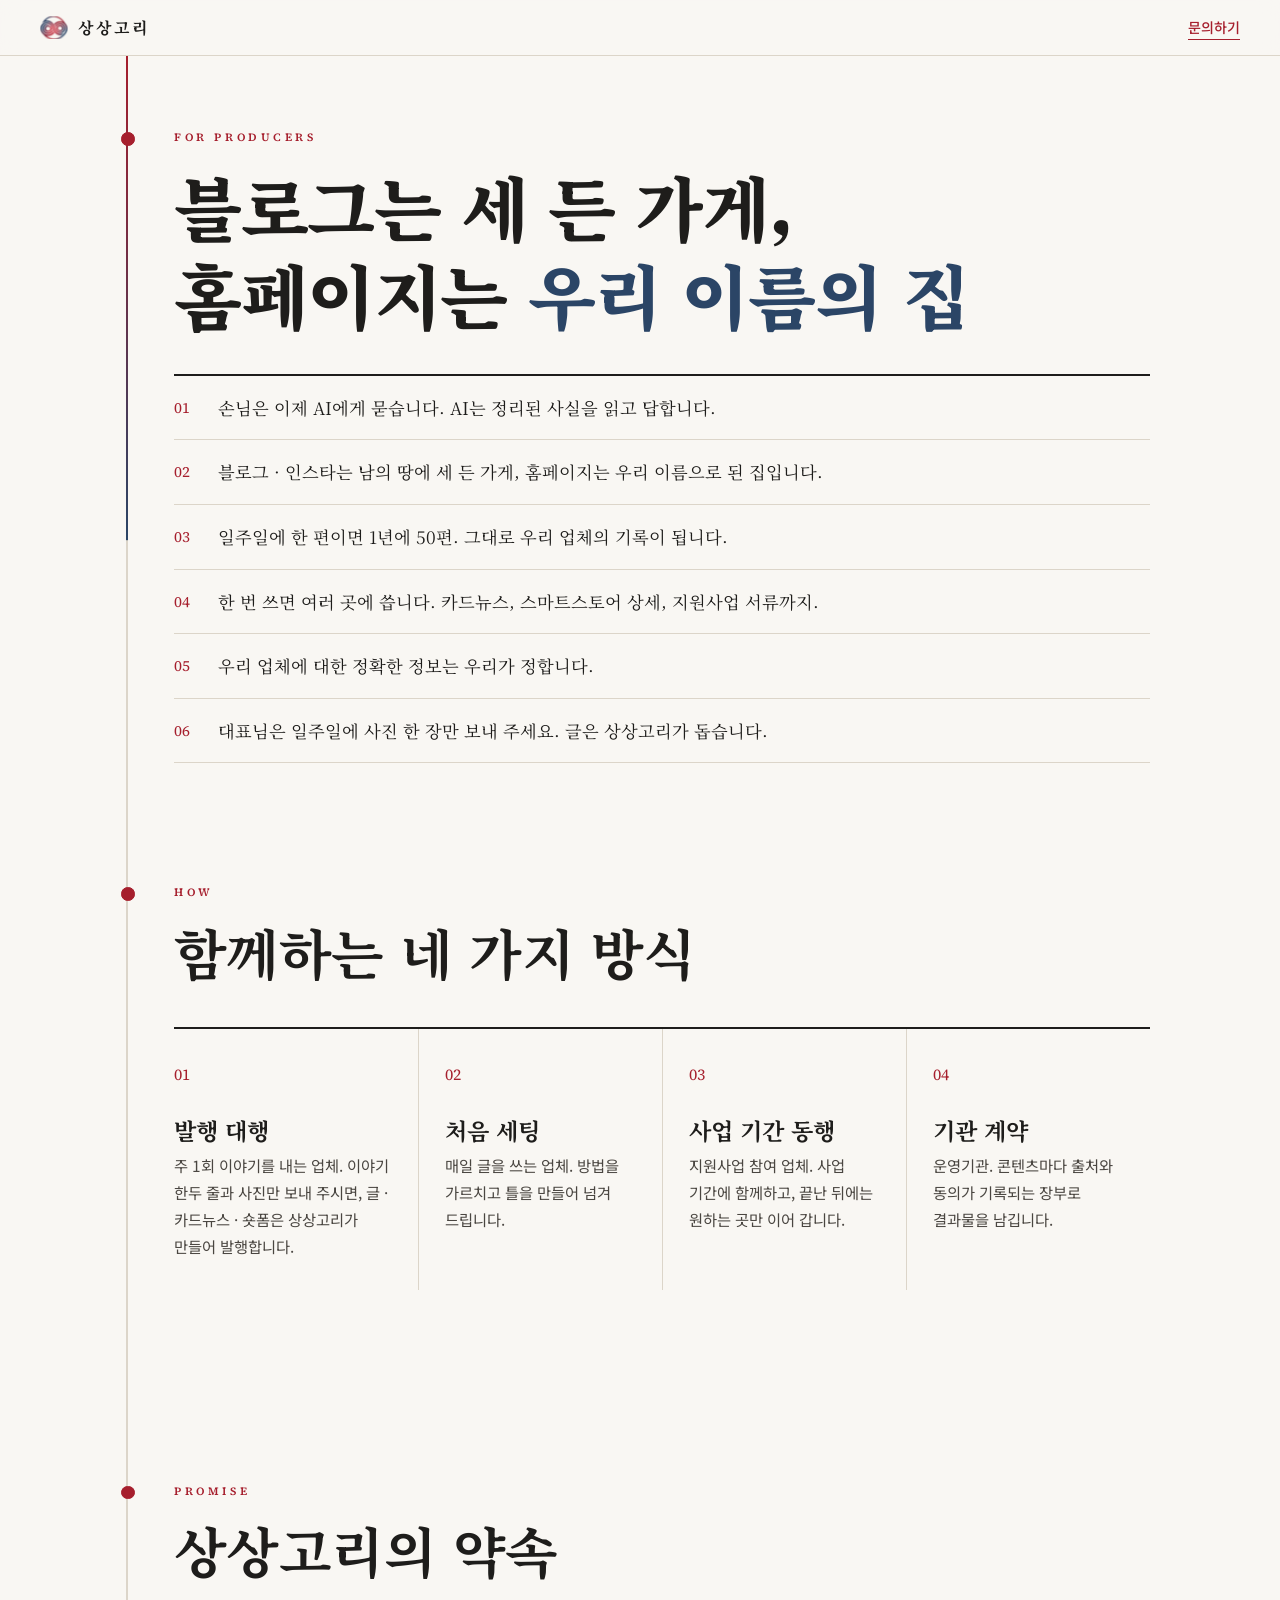
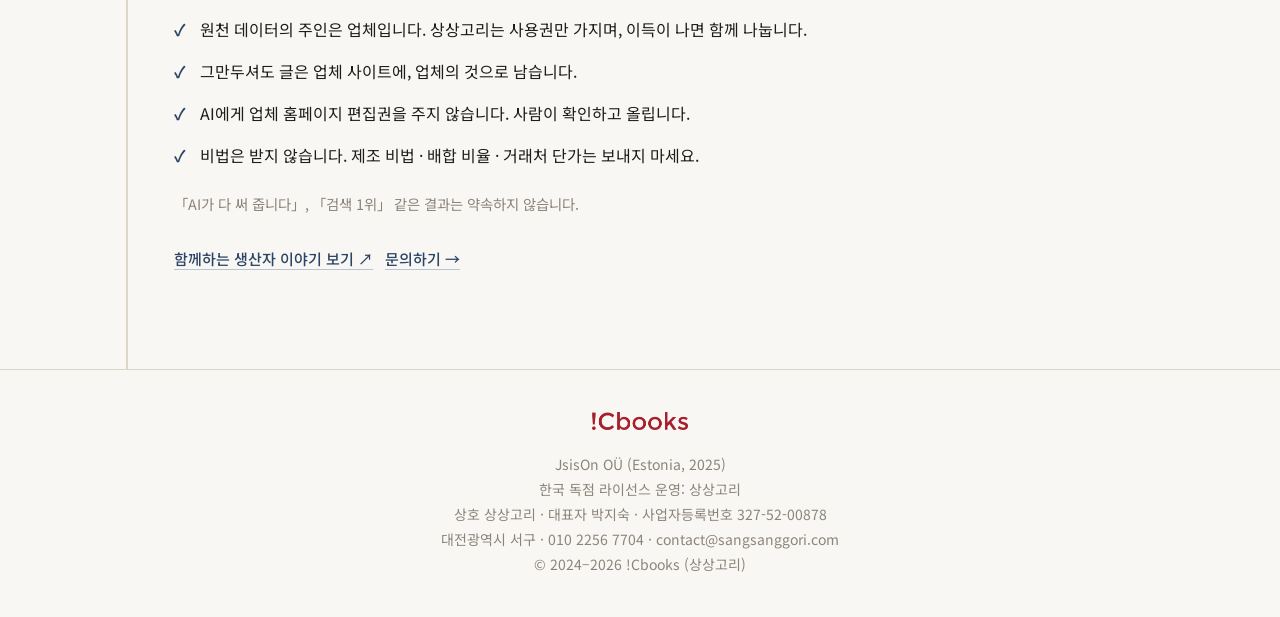
==== producers.html @ 0609559e "리뉴얼 시안을 첫 페이지로: 살아 있는 로고, 「나의 이름은」 세 얼굴, 생산자 페이지 분리, 관리 안내서 - 3D(hero.js) 제거, 실제 로고에 빨강·쪽빛이 번지는 방식 -" ====
<!DOCTYPE html>
<html lang="ko">
<head>
  <meta charset="utf-8">
  <meta name="viewport" content="width=device-width, initial-scale=1, viewport-fit=cover">
  <title>생산자와 함께하는 방식 — 상상고리</title>
  <meta name="description" content="상상고리가 생산자와 함께하는 방식 — 왜 홈페이지인가, 네 가지 방식, 약속.">
  <link rel="canonical" href="https://sangsanggori.com/producers.html">
  <meta name="theme-color" content="#f9f7f3">
  <link rel="icon" href="favicon.ico" sizes="any">
  <link rel="preconnect" href="https://fonts.googleapis.com">
  <link rel="preconnect" href="https://fonts.gstatic.com" crossorigin>
  <link rel="stylesheet" href="https://fonts.googleapis.com/css2?family=Noto+Sans+KR:wght@400;500;700&family=Noto+Serif+KR:wght@500;700;900&family=Source+Serif+4:ital,opsz,wght@0,8..60,400;0,8..60,600;1,8..60,400&display=swap">
  <link rel="stylesheet" href="style.css?v=20261124c">
</head>
<body>
  <nav class="top" aria-label="상단">
    <a class="top-brand" href="./" aria-label="상상고리 처음으로">
      <span class="livemark livemark-sm" aria-hidden="true"><i></i><i></i><i></i></span>
      <span>상상고리</span>
    </a>
    <div class="top-links"><a class="top-cta" href="./#contact">문의하기</a></div>
  </nav>

  <main>
    <div class="rail" aria-hidden="true"><div class="thread"><span></span></div></div>

    <section class="page-head on">
      <div class="wrap">
        <p class="caps kicker">For Producers</p>
        <h1>블로그는 세 든 가게,<br>홈페이지는 <span class="navy">우리 이름의 집</span></h1>
        <ol class="why">
          <li>손님은 이제 AI에게 묻습니다. AI는 정리된 사실을 읽고 답합니다.</li>
          <li>블로그 · 인스타는 남의 땅에 세 든 가게, 홈페이지는 우리 이름으로 된 집입니다.</li>
          <li>일주일에 한 편이면 1년에 50편. 그대로 우리 업체의 기록이 됩니다.</li>
          <li>한 번 쓰면 여러 곳에 씁니다. 카드뉴스, 스마트스토어 상세, 지원사업 서류까지.</li>
          <li>우리 업체에 대한 정확한 정보는 우리가 정합니다.</li>
          <li>대표님은 일주일에 사진 한 장만 보내 주세요. 글은 상상고리가 돕습니다.</li>
        </ol>
      </div>
    </section>

    <section>
      <div class="wrap">
        <p class="caps kicker">How</p>
        <h2>함께하는 네 가지 방식</h2>
        <ol class="does-list">
          <li><span class="no">01</span><h3>발행 대행</h3><p>주 1회 이야기를 내는 업체. 이야기 한두 줄과 사진만 보내 주시면, 글 · 카드뉴스 · 숏폼은 상상고리가 만들어 발행합니다.</p></li>
          <li><span class="no">02</span><h3>처음 세팅</h3><p>매일 글을 쓰는 업체. 방법을 가르치고 틀을 만들어 넘겨 드립니다.</p></li>
          <li><span class="no">03</span><h3>사업 기간 동행</h3><p>지원사업 참여 업체. 사업 기간에 함께하고, 끝난 뒤에는 원하는 곳만 이어 갑니다.</p></li>
          <li><span class="no">04</span><h3>기관 계약</h3><p>운영기관. 콘텐츠마다 출처와 동의가 기록되는 장부로 결과물을 남깁니다.</p></li>
        </ol>
      </div>
    </section>

    <section>
      <div class="wrap">
        <p class="caps kicker">Promise</p>
        <h2>상상고리의 약속</h2>
        <ul class="promise">
          <li>원천 데이터의 주인은 업체입니다. 상상고리는 사용권만 가지며, 이득이 나면 함께 나눕니다.</li>
          <li>그만두셔도 글은 업체 사이트에, 업체의 것으로 남습니다.</li>
          <li>AI에게 업체 홈페이지 편집권을 주지 않습니다. 사람이 확인하고 올립니다.</li>
          <li>비법은 받지 않습니다. 제조 비법 · 배합 비율 · 거래처 단가는 보내지 마세요.</li>
        </ul>
        <p class="no-promise">「AI가 다 써 줍니다」, 「검색 1위」 같은 결과는 약속하지 않습니다.</p>
        <p class="to-producers"><a href="https://batalstone.com/gorii/" rel="noopener">함께하는 생산자 이야기 보기 ↗</a> &nbsp; <a href="./#contact">문의하기 →</a></p>
      </div>
    </section>
  </main>

  <footer class="foot">
    <span class="wordmark" role="img" aria-label="!Cbooks"></span>
    <p>JsisOn OÜ (Estonia, 2025)<br>한국 독점 라이선스 운영: 상상고리<br>상호 상상고리 · 대표자 박지숙 · 사업자등록번호 327-52-00878<br>대전광역시 서구 · 010 2256 7704 · contact@sangsanggori.com<br>© 2024–2026 !Cbooks (상상고리)</p>
  </footer>
  <script src="app.js?v=20261124c" defer></script>
</body>
</html>
---- style.css ----
/* 상상고리 · !Cbooks — 책처럼: 여백, 가는 줄, 큰 명조. 색은 종이·먹·빨강, 쪽빛은 "잇다"에만. */
:root {
  --red: #a61f2d;
  --red-deep: #861522;
  --navy: #2b4566;
  --indigo: #1f3358;
  --ink: #1e1d1b;
  --ink-2: #4a4641;
  --muted: #8b847a;
  --paper: #f9f7f3;
  --line: #dcd5c9;
  --serif-ko: "Noto Serif KR", "Nanum Myeongjo", AppleMyungjo, Batang, serif;
  --serif-en: "Source Serif 4", Georgia, serif;
  --sans: "Noto Sans KR", "Apple SD Gothic Neo", "Malgun Gothic", system-ui, sans-serif;
  --bar: 56px;
  --max: 1100px;
  --pad-l: 48px;   /* room for the thread on the left */
  --pad-r: 22px;
  --thread-x: 20px;
}
@media (min-width: 900px) { :root { --pad-l: 84px; --pad-r: 40px; --thread-x: 36px; } }

* { box-sizing: border-box; margin: 0; padding: 0; }
html { scroll-behavior: smooth; scroll-padding-top: var(--bar); -webkit-text-size-adjust: 100%; }
@media (prefers-reduced-motion: reduce) { html { scroll-behavior: auto; } }
body {
  background: var(--paper); color: var(--ink);
  font-family: var(--sans); font-size: 16px; line-height: 1.75;
  -webkit-font-smoothing: antialiased; word-break: keep-all; overflow-wrap: anywhere;
}
a { color: inherit; text-decoration: none; }
img { display: block; max-width: 100%; }
.red { color: var(--red); }
.navy { color: var(--navy); }
.wrap { max-width: var(--max); margin: 0 auto; padding: 0 var(--pad-r) 0 var(--pad-l); position: relative; }
.caps { font-family: var(--serif-en); font-weight: 600; font-size: 0.7rem; letter-spacing: 0.32em; text-transform: uppercase; }
.kicker { color: var(--red); margin-bottom: 14px; }
h2 { font-family: var(--serif-ko); font-weight: 700; font-size: clamp(2rem, 7.4vw, 3.4rem); line-height: 1.28; letter-spacing: -0.01em; }
h3 { font-family: var(--serif-ko); font-weight: 700; }
.lede { margin-top: 16px; max-width: 34rem; color: var(--ink-2); font-size: 1.04rem; }
.badge { display: inline-block; font-size: 0.74rem; font-weight: 700; padding: 3px 10px; border-radius: 2px; background: var(--red); color: #fff; }
.badge-line { background: none; color: var(--red); border: 1px solid var(--red); }

/* ---------- The living mark: the real logo, with 빨강 and 쪽빛 drifting inside it like ink ---------- */
@property --sweep { syntax: "<angle>"; inherits: false; initial-value: 360deg; }
.livemark {
  display: block; position: relative; overflow: hidden; aspect-ratio: 450 / 383;
  background: var(--red);
  -webkit-mask-image: url(assets/logo_sym.png), conic-gradient(from -90deg, #000 var(--sweep, 360deg), transparent 0);
          mask-image: url(assets/logo_sym.png), conic-gradient(from -90deg, #000 var(--sweep, 360deg), transparent 0);
  -webkit-mask-size: contain, 100% 100%;  mask-size: contain, 100% 100%;
  -webkit-mask-repeat: no-repeat;         mask-repeat: no-repeat;
  -webkit-mask-position: center;          mask-position: center;
  -webkit-mask-composite: source-in;      mask-composite: intersect;
}
.livemark i { position: absolute; width: 120%; aspect-ratio: 1; border-radius: 50%; will-change: transform; }
.livemark i:nth-child(1) { left: -55%; top: -45%; background: radial-gradient(closest-side, var(--indigo) 0 40%, transparent 100%); animation: ink-a 16s ease-in-out infinite alternate; }
.livemark i:nth-child(2) { right: -60%; bottom: -55%; background: radial-gradient(closest-side, var(--navy) 0 35%, transparent 100%); animation: ink-b 21s ease-in-out infinite alternate; }
.livemark i:nth-child(3) { left: 10%; top: 20%; width: 70%; background: radial-gradient(closest-side, #c5283a 0 30%, transparent 100%); animation: ink-c 13s ease-in-out infinite alternate; }
@keyframes ink-a { to { transform: translate(75%, 55%); } }
@keyframes ink-b { to { transform: translate(-80%, -50%); } }
@keyframes ink-c { to { transform: translate(35%, -30%) scale(1.3); } }
.hero-mark { animation: draw 2.4s cubic-bezier(.65, 0, .2, 1) .2s both; }
@keyframes draw { from { --sweep: 0deg; } to { --sweep: 360deg; } }
@media (prefers-reduced-motion: reduce) { .livemark i, .hero-mark { animation: none; } }

.wordmark { display: inline-block; width: 96px; aspect-ratio: 742 / 141; background: var(--red);
  -webkit-mask: url(assets/logo_word.png) center / contain no-repeat; mask: url(assets/logo_word.png) center / contain no-repeat; }

/* ---------- Top ---------- */
.top {
  position: sticky; top: 0; z-index: 30; height: var(--bar);
  display: flex; align-items: center; gap: 16px; padding: 0 var(--pad-r);
  background: rgba(249, 247, 243, .9); -webkit-backdrop-filter: blur(10px); backdrop-filter: blur(10px);
  border-bottom: 1px solid var(--line);
}
.top-brand { display: flex; align-items: center; gap: 10px; font-family: var(--serif-ko); font-weight: 700; letter-spacing: 0.18em; }
.livemark-sm { width: 28px; }
.top-links { margin-left: auto; display: flex; gap: 20px; align-items: center; font-size: 0.88rem; color: var(--ink-2); }
.top-cta { color: var(--red); font-weight: 500; border-bottom: 1.5px solid var(--red); }
@media (max-width: 420px) { .top-links a:not(.top-cta) { display: none; } }

/* ---------- 1. Hero ---------- */
.hero { min-height: calc(100svh - var(--bar)); display: grid; align-items: center; padding: 40px var(--pad-r) 56px; }
.hero-in { max-width: var(--max); width: 100%; margin: 0 auto; position: relative; }
.hero .caps { color: var(--ink-2); }
.hero-mark { width: clamp(84px, 24vw, 132px); margin: 26px 0 18px; }
.hero h1 { font-family: var(--serif-ko); font-weight: 900; font-size: clamp(5rem, 27vw, 13rem); line-height: 0.98; letter-spacing: -0.03em; }
.hero h1 .dot { color: var(--ink); }
.hero-en { font-family: var(--serif-en); font-size: clamp(1.3rem, 5vw, 2rem); margin-top: 14px; }
.hero-lede { margin-top: 22px; font-size: clamp(1.02rem, 4.2vw, 1.25rem); line-height: 1.8; }
.hero-sign { margin-top: 30px; display: flex; align-items: center; gap: 12px; font-size: 0.8rem; color: var(--muted); }
@media (min-width: 900px) {
  .hero { padding: 40px var(--pad-r) 64px var(--pad-l); }
  .hero-mark { position: absolute; right: 0; top: 50%; transform: translateY(-50%); width: min(30vw, 380px); margin: 0; }
  .hero h1 { margin-top: 30px; font-size: clamp(7rem, 14vw, 11.5rem); }
  .hero-in > :not(.hero-mark) { max-width: 66%; }
}

/* ---------- The thread: one line that runs down the page and fills as you read ---------- */
main { position: relative; }
.rail { position: absolute; inset: 0; max-width: var(--max); margin: 0 auto; pointer-events: none; z-index: 2; }
.thread { position: absolute; left: var(--thread-x); top: 0; bottom: 0; width: 1.5px; background: var(--line); }
.thread span { display: block; width: 100%; height: 100%; transform-origin: top; transform: scaleY(var(--p, 0)); background: linear-gradient(var(--red), var(--navy)); }
section > .wrap::before {
  content: ""; position: absolute; z-index: 3; left: calc(var(--thread-x) - 5px); top: 4px;
  width: 11.5px; height: 11.5px; border-radius: 50%; border: 1.5px solid var(--line); background: var(--paper);
  transition: background .5s ease, border-color .5s ease;
}
section.on > .wrap::before { background: var(--red); border-color: var(--red); }

section { padding: 96px 0; }
.reveal { opacity: 0; transform: translateY(14px); transition: opacity .7s ease, transform .7s ease; }
.on .reveal, .reveal.on { opacity: 1; transform: none; }
@media (prefers-reduced-motion: reduce) { .reveal { opacity: 1; transform: none; transition: none; } }

/* ---------- 2. 나의 이름은 ---------- */
.names { padding-bottom: 72px; }
.faces {
  list-style: none; margin-top: 36px; display: flex; gap: 12px; overflow-x: auto;
  scroll-snap-type: x mandatory; -webkit-overflow-scrolling: touch; scrollbar-width: none;
  padding: 0 var(--pad-r) 4px var(--pad-l); scroll-padding-left: var(--pad-l);
}
.faces::-webkit-scrollbar { display: none; }
.faces li { flex: 0 0 68%; scroll-snap-align: start; }
.faces a { display: block; position: relative; aspect-ratio: 9 / 14; overflow: hidden; background: #2a2622; }
.faces img { width: 100%; height: 100%; object-fit: cover; object-position: center 25%; transition: transform .8s ease; }
.faces a:hover img { transform: scale(1.04); }
.face-name { position: absolute; left: 0; right: 0; bottom: 0; padding: 70px 18px 18px; color: #fff; background: linear-gradient(transparent, rgba(0, 0, 0, .78)); }
.face-name b { display: block; font-family: var(--serif-ko); font-weight: 700; font-size: clamp(1.7rem, 7vw, 2.4rem); letter-spacing: 0.08em; line-height: 1.2; }
.face-name small { font-size: 0.8rem; opacity: .85; }
.play { position: absolute; right: 14px; top: 14px; width: 40px; height: 40px; border-radius: 50%; border: 1.5px solid rgba(255, 255, 255, .85); }
.play::after { content: ""; position: absolute; left: 15px; top: 11px; border-left: 12px solid #fff; border-top: 8px solid transparent; border-bottom: 8px solid transparent; }
@media (min-width: 760px) {
  .faces { max-width: var(--max); margin: 44px auto 0; display: grid; grid-template-columns: repeat(3, 1fr); gap: 16px; overflow: visible; }
}

/* ---------- 3. 하는 일 ---------- */
.does-list { list-style: none; margin-top: 40px; border-top: 2px solid var(--ink); }
.does-list li { display: grid; grid-template-columns: 44px 1fr; column-gap: 6px; padding: 22px 0; border-bottom: 1px solid var(--line); }
.does-list .no { grid-row: span 2; font-family: var(--serif-en); color: var(--red); padding-top: 5px; }
.does-list h3 { font-size: 1.45rem; }
.does-list p { color: var(--ink-2); font-size: 0.96rem; margin-top: 2px; }
@media (min-width: 900px) {
  .does-list { display: grid; grid-template-columns: repeat(4, 1fr); }
  .does-list li { display: block; padding: 26px 26px 30px 0; border-bottom: 0; }
  .does-list li + li { padding-left: 26px; border-left: 1px solid var(--line); }
  .does-list .no { display: block; margin-bottom: 22px; }
}
.maksabal { margin-top: 72px; }
.maksabal .q { font-family: var(--serif-ko); font-weight: 900; color: var(--red); font-size: clamp(2.6rem, 11vw, 5.2rem); line-height: 1.15; letter-spacing: -0.02em; }
.maksabal footer { margin-top: 20px; max-width: 34rem; color: var(--ink-2); font-size: 0.98rem; }
.maksabal footer b { color: var(--ink); font-family: var(--serif-ko); }
@media (min-width: 900px) { .maksabal .q br { display: none; } }

/* ---------- 4. Proof (the only dark band) ---------- */
.proof { background: var(--ink); color: var(--paper); padding: 72px 0; }
.proof > .wrap::before { background: var(--ink); border-color: #5a554e; }
.nums { display: grid; grid-template-columns: 1fr 1fr; gap: 34px 16px; }
.nums dt { font-family: var(--serif-en); font-weight: 600; font-size: clamp(2.6rem, 11vw, 4.2rem); line-height: 1; color: #fff; }
.nums dt small { font-family: var(--sans); font-size: 0.9rem; font-weight: 500; color: #e9a8af; margin-left: 4px; }
.nums .arw { font-size: 0.6em; color: #e9a8af; margin: 0 4px; }
.nums dd { margin-top: 10px; font-size: 0.84rem; color: #bdb6ab; line-height: 1.55; }
@media (min-width: 760px) { .nums { grid-template-columns: repeat(4, 1fr); } }
.proof-badge { margin-top: 40px; font-size: 0.84rem; color: #bdb6ab; }
.proof-badge .badge { margin-right: 8px; }
.partners { margin-top: 22px; padding-top: 22px; border-top: 1px solid rgba(255, 255, 255, .16); font-family: var(--serif-ko); font-size: clamp(1rem, 4vw, 1.2rem); line-height: 2; color: #ece6da; }

/* ---------- Work index ---------- */
.index { list-style: none; margin-top: 36px; border-top: 2px solid var(--ink); }
.index li { display: grid; grid-template-columns: 1fr auto; gap: 4px 16px; padding: 20px 0; border-bottom: 1px solid var(--line); align-items: start; }
.index .yr { grid-column: 1 / -1; font-family: var(--serif-en); font-weight: 600; color: var(--red); font-size: 0.92rem; }
.index h3 { font-size: 1.12rem; line-height: 1.45; }
.index p { color: var(--ink-2); font-size: 0.92rem; margin-top: 2px; }
.index .new { font-style: normal; font-family: var(--sans); font-size: 0.68rem; font-weight: 700; color: var(--red); border: 1px solid var(--red); padding: 0 6px; margin-left: 6px; vertical-align: 2px; }
.index .go { font-size: 0.86rem; font-weight: 500; color: var(--red); white-space: nowrap; padding-top: 2px; }
@media (min-width: 760px) {
  .index li { grid-template-columns: 120px 1fr auto; gap: 0 20px; padding: 22px 0; }
  .index .yr { grid-column: auto; font-size: 1.05rem; padding-top: 2px; }
  .index h3 { font-size: 1.22rem; }
}
.beyond { margin-top: 44px; display: flex; flex-wrap: wrap; gap: 6px 22px; align-items: baseline; font-size: 0.92rem; color: var(--ink-2); }
.beyond b { flex: 1 1 100%; font-family: var(--serif-ko); font-size: 1.3rem; color: var(--navy); margin-bottom: 4px; }
.beyond a { color: var(--navy); border-bottom: 1px solid #b9c4d3; }

/* ---------- 5. Founder ---------- */
.founder h2 { letter-spacing: 0.1em; }
.founder h2 small, .card h2 small { font-family: var(--sans); font-size: 0.42em; font-weight: 500; color: var(--muted); letter-spacing: 0.04em; margin-left: 8px; }
.founder-lede { margin-top: 18px; font-family: var(--serif-ko); font-size: clamp(1.15rem, 4.8vw, 1.5rem); line-height: 1.75; }
.cv { margin-top: 34px; border-top: 2px solid var(--ink); }
.cv > div { display: grid; gap: 2px; padding: 15px 0; border-bottom: 1px solid var(--line); }
.cv dt { font-family: var(--serif-ko); font-weight: 700; }
.cv dd { color: var(--ink-2); font-size: 0.94rem; }
@media (min-width: 760px) { .cv > div { grid-template-columns: 140px 1fr; gap: 16px; } }
@media (min-width: 1000px) { .founder-in { display: grid; grid-template-columns: 1fr 1.2fr; gap: 64px; } .cv { margin-top: 30px; } }

/* ---------- 6. Contact — the one card on the page, as on the business card ---------- */
.contact { padding-bottom: 80px; }
.card { background: #fff; border-left: 6px solid var(--red); padding: 28px 24px; box-shadow: 0 30px 70px -44px rgba(30, 29, 27, .5); }
.card-top { display: flex; justify-content: space-between; align-items: center; gap: 12px; padding-bottom: 14px; border-bottom: 2px solid var(--ink); }
.card-top em { font-family: var(--serif-en); color: var(--muted); font-size: 0.88rem; }
.card h2 { margin-top: 26px; font-size: clamp(2.2rem, 10vw, 3.1rem); letter-spacing: 0.12em; }
.card-info { display: grid; gap: 11px; margin: 22px 0 26px; padding-top: 22px; border-top: 1px solid var(--line); }
.card-info > div { display: grid; grid-template-columns: 62px 1fr; align-items: baseline; }
.card-info dt { font-family: var(--serif-en); font-size: 0.68rem; letter-spacing: 0.2em; color: var(--muted); }
.card-info dd { font-size: clamp(1rem, 4.2vw, 1.2rem); font-weight: 500; }
.card-info a:hover { color: var(--red); }
.card-foot { display: flex; flex-wrap: wrap; gap: 20px; justify-content: space-between; align-items: flex-end; }
.card-actions { display: flex; flex-wrap: wrap; gap: 10px; flex: 1 1 260px; }
.btn { display: inline-flex; align-items: center; justify-content: center; min-height: 50px; padding: 0 22px; border: 1.5px solid transparent; border-radius: 2px; font-weight: 500; flex: 1 1 120px; transition: background .2s, color .2s; }
.btn:focus-visible, a:focus-visible { outline: 2px solid var(--navy); outline-offset: 3px; }
.btn-red { background: var(--red); color: #fff; } .btn-red:hover { background: var(--red-deep); }
.btn-navy { background: var(--navy); color: #fff; } .btn-navy:hover { background: var(--indigo); }
.btn-line { border-color: var(--ink); } .btn-line:hover { background: var(--ink); color: var(--paper); }
.card-qr { display: flex; gap: 14px; }
.card-qr a { display: grid; justify-items: center; gap: 4px; font-size: 0.72rem; color: var(--ink-2); }
.card-qr img { width: 84px; height: 84px; border: 1px solid var(--line); padding: 3px; background: #fff; }
@media (min-width: 760px) { .card { padding: 44px 52px; } .btn { flex: 0 0 auto; } }
.to-producers { margin-top: 30px; font-size: 0.94rem; color: var(--ink-2); }
.to-producers a { color: var(--navy); font-weight: 500; border-bottom: 1px solid #b9c4d3; }

/* ---------- Footer ---------- */
.foot { border-top: 1px solid var(--line); padding: 40px 22px calc(40px + env(safe-area-inset-bottom)); text-align: center; }
.foot p { margin-top: 14px; font-size: 14px; color: var(--muted); line-height: 1.8; }

/* ---------- Producers page ---------- */
.page-head { padding: 72px 0 24px; }
.page-head h1 { font-family: var(--serif-ko); font-weight: 900; font-size: clamp(2.3rem, 9.5vw, 4.4rem); line-height: 1.25; letter-spacing: -0.02em; }
.why { list-style: none; counter-reset: why; margin-top: 36px; border-top: 2px solid var(--ink); }
.why li { counter-increment: why; display: grid; grid-template-columns: 44px 1fr; padding: 18px 0; border-bottom: 1px solid var(--line); font-family: var(--serif-ko); font-size: 1.08rem; line-height: 1.6; }
.why li::before { content: counter(why, decimal-leading-zero); font-family: var(--serif-en); color: var(--red); font-size: 0.95rem; padding-top: 2px; }
.promise { list-style: none; margin-top: 30px; display: grid; gap: 14px; }
.promise li { padding-left: 26px; position: relative; }
.promise li::before { content: "✓"; position: absolute; left: 0; color: var(--navy); font-weight: 700; }
.no-promise { margin-top: 22px; color: var(--muted); font-size: 0.9rem; }

/* ---------- In-page video player ---------- */
.player { border: 0; padding: 0; background: transparent; max-width: none; max-height: none; overflow: visible; margin: auto; }
.player::backdrop { background: rgba(20, 18, 16, .88); }
.player-frame { width: min(92vw, 960px); aspect-ratio: 16 / 9; background: #000; }
.player.is-short .player-frame { width: min(92vw, calc(86svh * 9 / 16), 420px); aspect-ratio: 9 / 16; }
.player-frame iframe, .player-frame video { width: 100%; height: 100%; border: 0; display: block; background: #000; }
.player-close { position: absolute; top: -46px; right: 0; width: 40px; height: 40px; border: 0; border-radius: 50%; background: #fff; color: var(--ink); font-size: 1rem; cursor: pointer; }
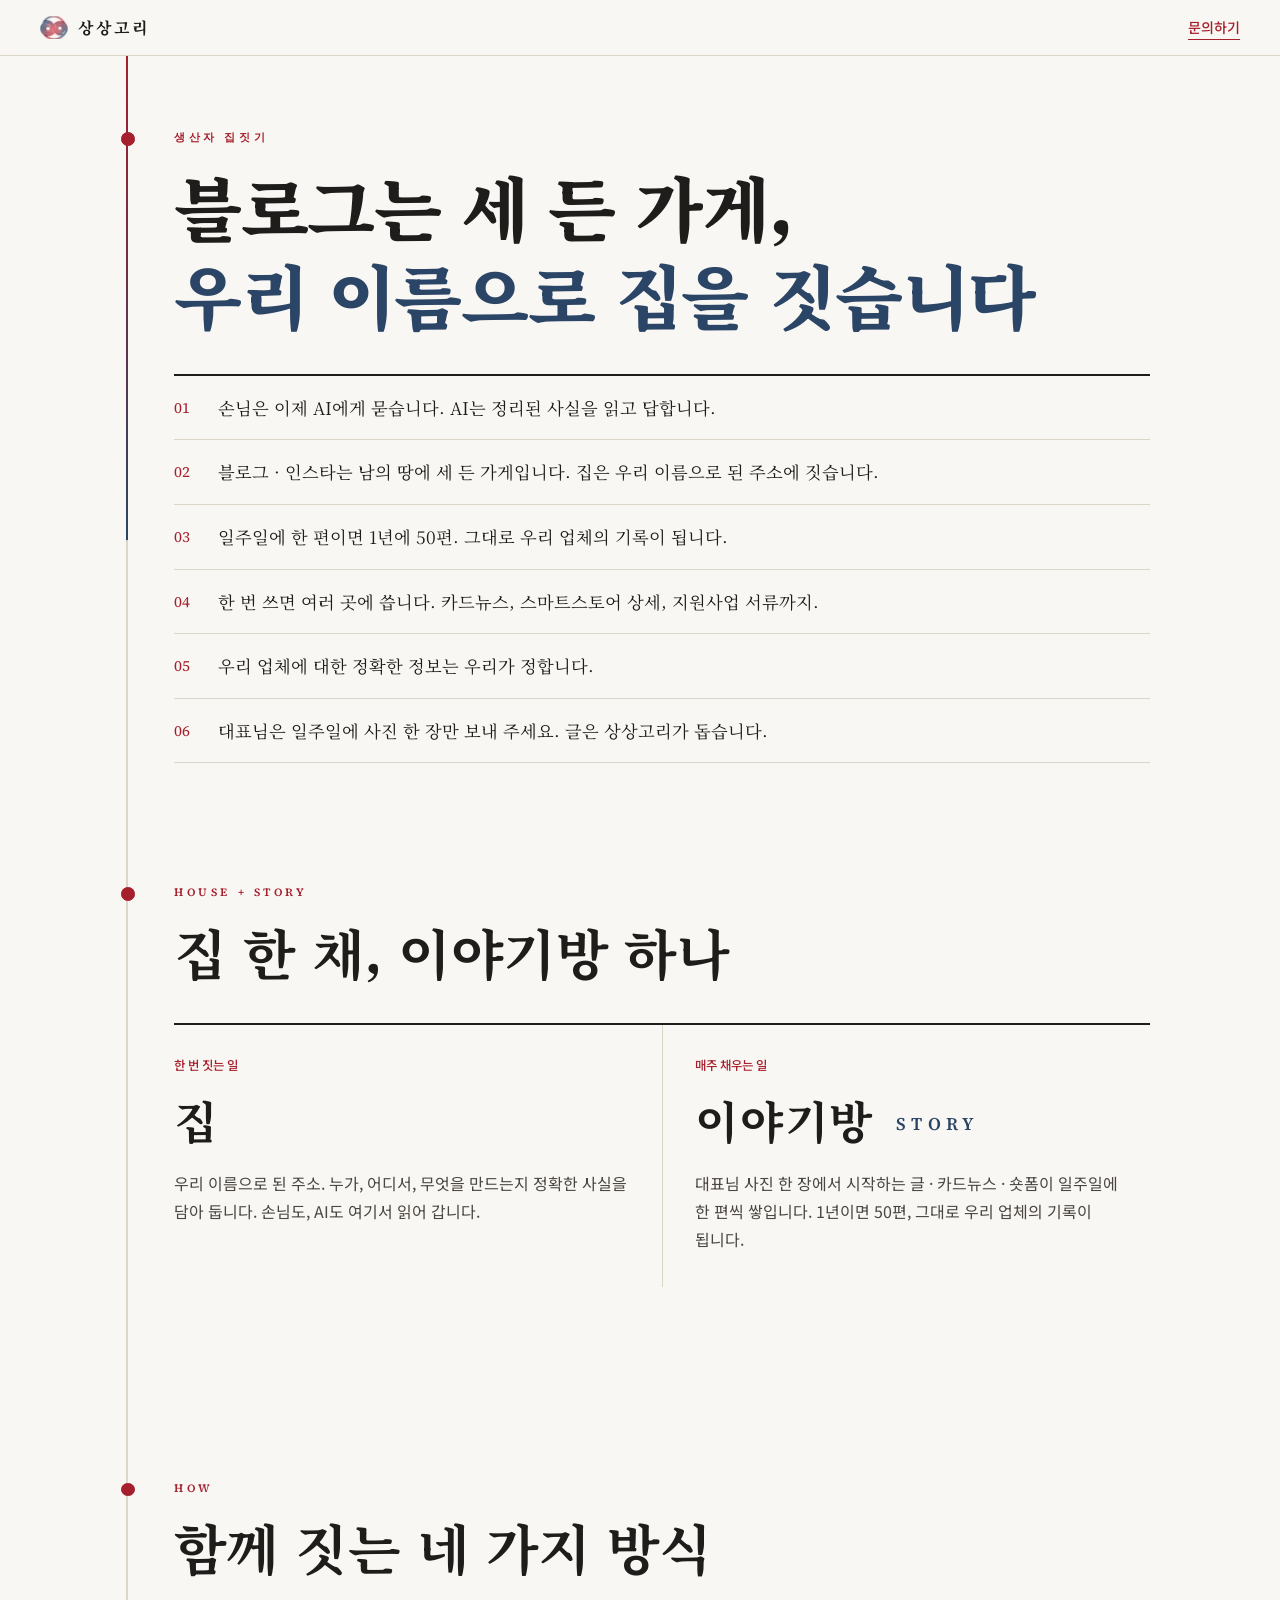
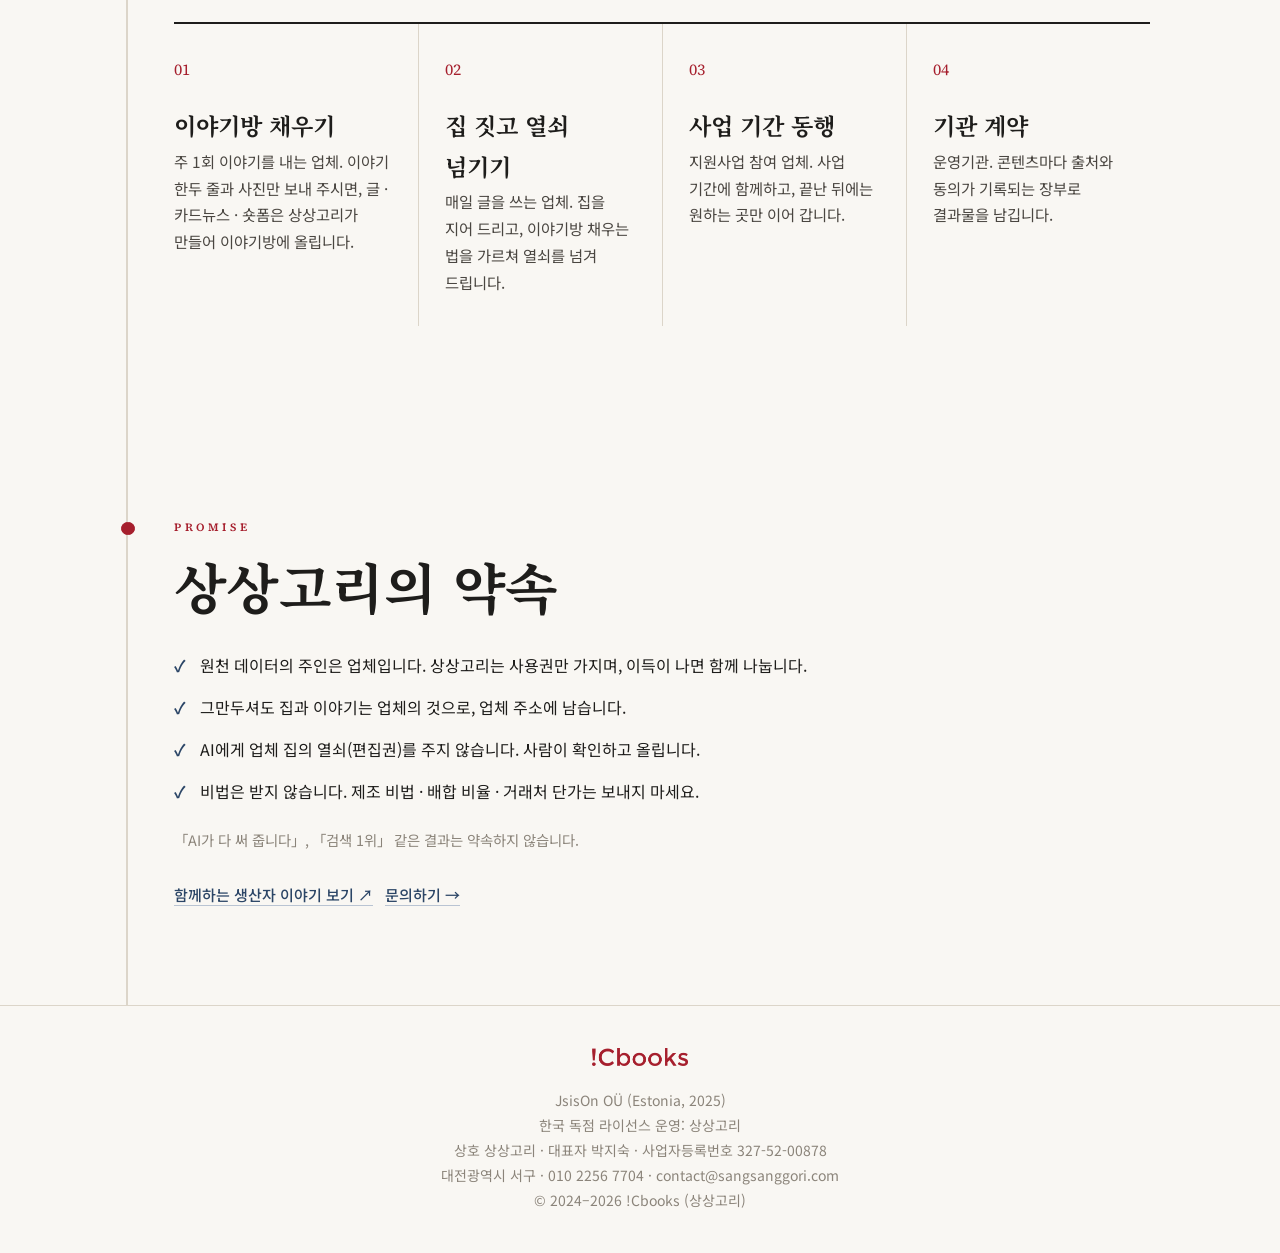
==== commit 04b99921: "생산자 페이지를 '생산자 집짓기 = 집 + 이야기방'으로 Co-Authored-By: Claude Opus 5.5 <noreply@anthropic.com>" ====
--- a/producers.html
+++ b/producers.html
@@ -3,15 +3,15 @@
 <head>
   <meta charset="utf-8">
   <meta name="viewport" content="width=device-width, initial-scale=1, viewport-fit=cover">
-  <title>생산자와 함께하는 방식 — 상상고리</title>
-  <meta name="description" content="상상고리가 생산자와 함께하는 방식 — 왜 홈페이지인가, 네 가지 방식, 약속.">
+  <title>생산자 집짓기 — 상상고리</title>
+  <meta name="description" content="생산자 집짓기 — 우리 이름으로 된 집과, 매주 한 편씩 쌓이는 이야기방. 상상고리가 생산자와 함께하는 방식.">
   <link rel="canonical" href="https://sangsanggori.com/producers.html">
   <meta name="theme-color" content="#f9f7f3">
   <link rel="icon" href="favicon.ico" sizes="any">
   <link rel="preconnect" href="https://fonts.googleapis.com">
   <link rel="preconnect" href="https://fonts.gstatic.com" crossorigin>
   <link rel="stylesheet" href="https://fonts.googleapis.com/css2?family=Noto+Sans+KR:wght@400;500;700&family=Noto+Serif+KR:wght@500;700;900&family=Source+Serif+4:ital,opsz,wght@0,8..60,400;0,8..60,600;1,8..60,400&display=swap">
-  <link rel="stylesheet" href="style.css?v=20261124c">
+  <link rel="stylesheet" href="style.css?v=20261124d">
 </head>
 <body>
   <nav class="top" aria-label="상단">
@@ -27,11 +27,11 @@
 
     <section class="page-head on">
       <div class="wrap">
-        <p class="caps kicker">For Producers</p>
-        <h1>블로그는 세 든 가게,<br>홈페이지는 <span class="navy">우리 이름의 집</span></h1>
+        <p class="caps kicker">생산자 집짓기</p>
+        <h1>블로그는 세 든 가게,<br><span class="navy">우리 이름으로 집을 짓습니다</span></h1>
         <ol class="why">
           <li>손님은 이제 AI에게 묻습니다. AI는 정리된 사실을 읽고 답합니다.</li>
-          <li>블로그 · 인스타는 남의 땅에 세 든 가게, 홈페이지는 우리 이름으로 된 집입니다.</li>
+          <li>블로그 · 인스타는 남의 땅에 세 든 가게입니다. 집은 우리 이름으로 된 주소에 짓습니다.</li>
           <li>일주일에 한 편이면 1년에 50편. 그대로 우리 업체의 기록이 됩니다.</li>
           <li>한 번 쓰면 여러 곳에 씁니다. 카드뉴스, 스마트스토어 상세, 지원사업 서류까지.</li>
           <li>우리 업체에 대한 정확한 정보는 우리가 정합니다.</li>
@@ -42,11 +42,30 @@
 
     <section>
       <div class="wrap">
+        <p class="caps kicker">House + Story</p>
+        <h2>집 한 채, 이야기방 하나</h2>
+        <div class="rooms">
+          <div class="room">
+            <p class="room-tag">한 번 짓는 일</p>
+            <h3>집</h3>
+            <p>우리 이름으로 된 주소. 누가, 어디서, 무엇을 만드는지 정확한 사실을 담아 둡니다. 손님도, AI도 여기서 읽어 갑니다.</p>
+          </div>
+          <div class="room">
+            <p class="room-tag">매주 채우는 일</p>
+            <h3>이야기방 <small>STORY</small></h3>
+            <p>대표님 사진 한 장에서 시작하는 글 · 카드뉴스 · 숏폼이 일주일에 한 편씩 쌓입니다. 1년이면 50편, 그대로 우리 업체의 기록이 됩니다.</p>
+          </div>
+        </div>
+      </div>
+    </section>
+
+    <section>
+      <div class="wrap">
         <p class="caps kicker">How</p>
-        <h2>함께하는 네 가지 방식</h2>
+        <h2>함께 짓는 네 가지 방식</h2>
         <ol class="does-list">
-          <li><span class="no">01</span><h3>발행 대행</h3><p>주 1회 이야기를 내는 업체. 이야기 한두 줄과 사진만 보내 주시면, 글 · 카드뉴스 · 숏폼은 상상고리가 만들어 발행합니다.</p></li>
-          <li><span class="no">02</span><h3>처음 세팅</h3><p>매일 글을 쓰는 업체. 방법을 가르치고 틀을 만들어 넘겨 드립니다.</p></li>
+          <li><span class="no">01</span><h3>이야기방 채우기</h3><p>주 1회 이야기를 내는 업체. 이야기 한두 줄과 사진만 보내 주시면, 글 · 카드뉴스 · 숏폼은 상상고리가 만들어 이야기방에 올립니다.</p></li>
+          <li><span class="no">02</span><h3>집 짓고 열쇠 넘기기</h3><p>매일 글을 쓰는 업체. 집을 지어 드리고, 이야기방 채우는 법을 가르쳐 열쇠를 넘겨 드립니다.</p></li>
           <li><span class="no">03</span><h3>사업 기간 동행</h3><p>지원사업 참여 업체. 사업 기간에 함께하고, 끝난 뒤에는 원하는 곳만 이어 갑니다.</p></li>
           <li><span class="no">04</span><h3>기관 계약</h3><p>운영기관. 콘텐츠마다 출처와 동의가 기록되는 장부로 결과물을 남깁니다.</p></li>
         </ol>
@@ -59,8 +78,8 @@
         <h2>상상고리의 약속</h2>
         <ul class="promise">
           <li>원천 데이터의 주인은 업체입니다. 상상고리는 사용권만 가지며, 이득이 나면 함께 나눕니다.</li>
-          <li>그만두셔도 글은 업체 사이트에, 업체의 것으로 남습니다.</li>
-          <li>AI에게 업체 홈페이지 편집권을 주지 않습니다. 사람이 확인하고 올립니다.</li>
+          <li>그만두셔도 집과 이야기는 업체의 것으로, 업체 주소에 남습니다.</li>
+          <li>AI에게 업체 집의 열쇠(편집권)를 주지 않습니다. 사람이 확인하고 올립니다.</li>
           <li>비법은 받지 않습니다. 제조 비법 · 배합 비율 · 거래처 단가는 보내지 마세요.</li>
         </ul>
         <p class="no-promise">「AI가 다 써 줍니다」, 「검색 1위」 같은 결과는 약속하지 않습니다.</p>
--- a/style.css
+++ b/style.css
@@ -241,3 +241,12 @@
 .player.is-short .player-frame { width: min(92vw, calc(86svh * 9 / 16), 420px); aspect-ratio: 9 / 16; }
 .player-frame iframe, .player-frame video { width: 100%; height: 100%; border: 0; display: block; background: #000; }
 .player-close { position: absolute; top: -46px; right: 0; width: 40px; height: 40px; border: 0; border-radius: 50%; background: #fff; color: var(--ink); font-size: 1rem; cursor: pointer; }
+
+/* 생산자 집짓기: 집 + 이야기방 */
+.rooms { display: grid; gap: 0; margin-top: 36px; border-top: 2px solid var(--ink); }
+.room { padding: 24px 0; border-bottom: 1px solid var(--line); }
+.room-tag { font-size: 0.78rem; color: var(--red); font-weight: 500; }
+.room h3 { font-size: clamp(2rem, 8vw, 2.8rem); margin: 4px 0 10px; letter-spacing: 0.04em; }
+.room h3 small { font-family: var(--serif-en); font-size: 0.4em; font-weight: 600; letter-spacing: 0.3em; color: var(--navy); margin-left: 6px; vertical-align: 0.5em; }
+.room p:last-child { color: var(--ink-2); max-width: 30rem; }
+@media (min-width: 760px) { .rooms { grid-template-columns: 1fr 1fr; } .room { padding: 30px 32px 34px 0; border-bottom: 0; } .room + .room { padding-left: 32px; border-left: 1px solid var(--line); } }
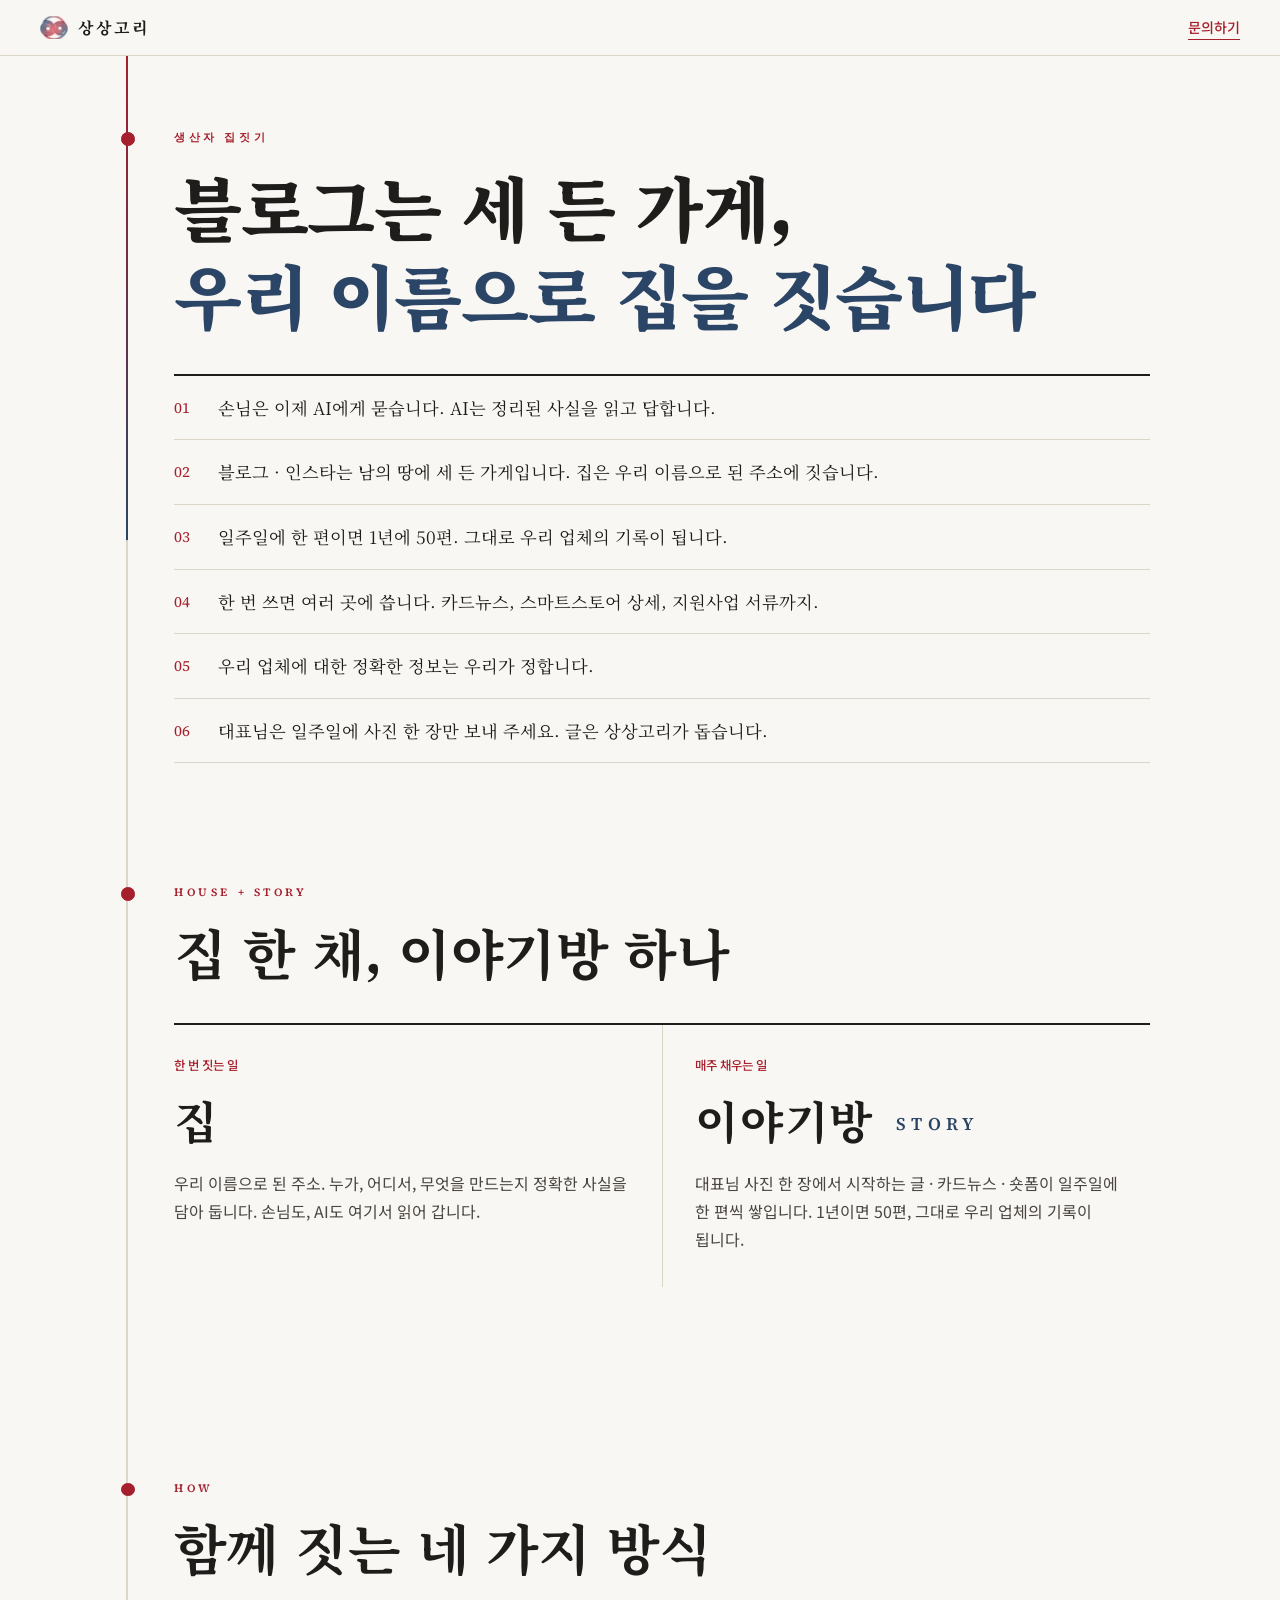
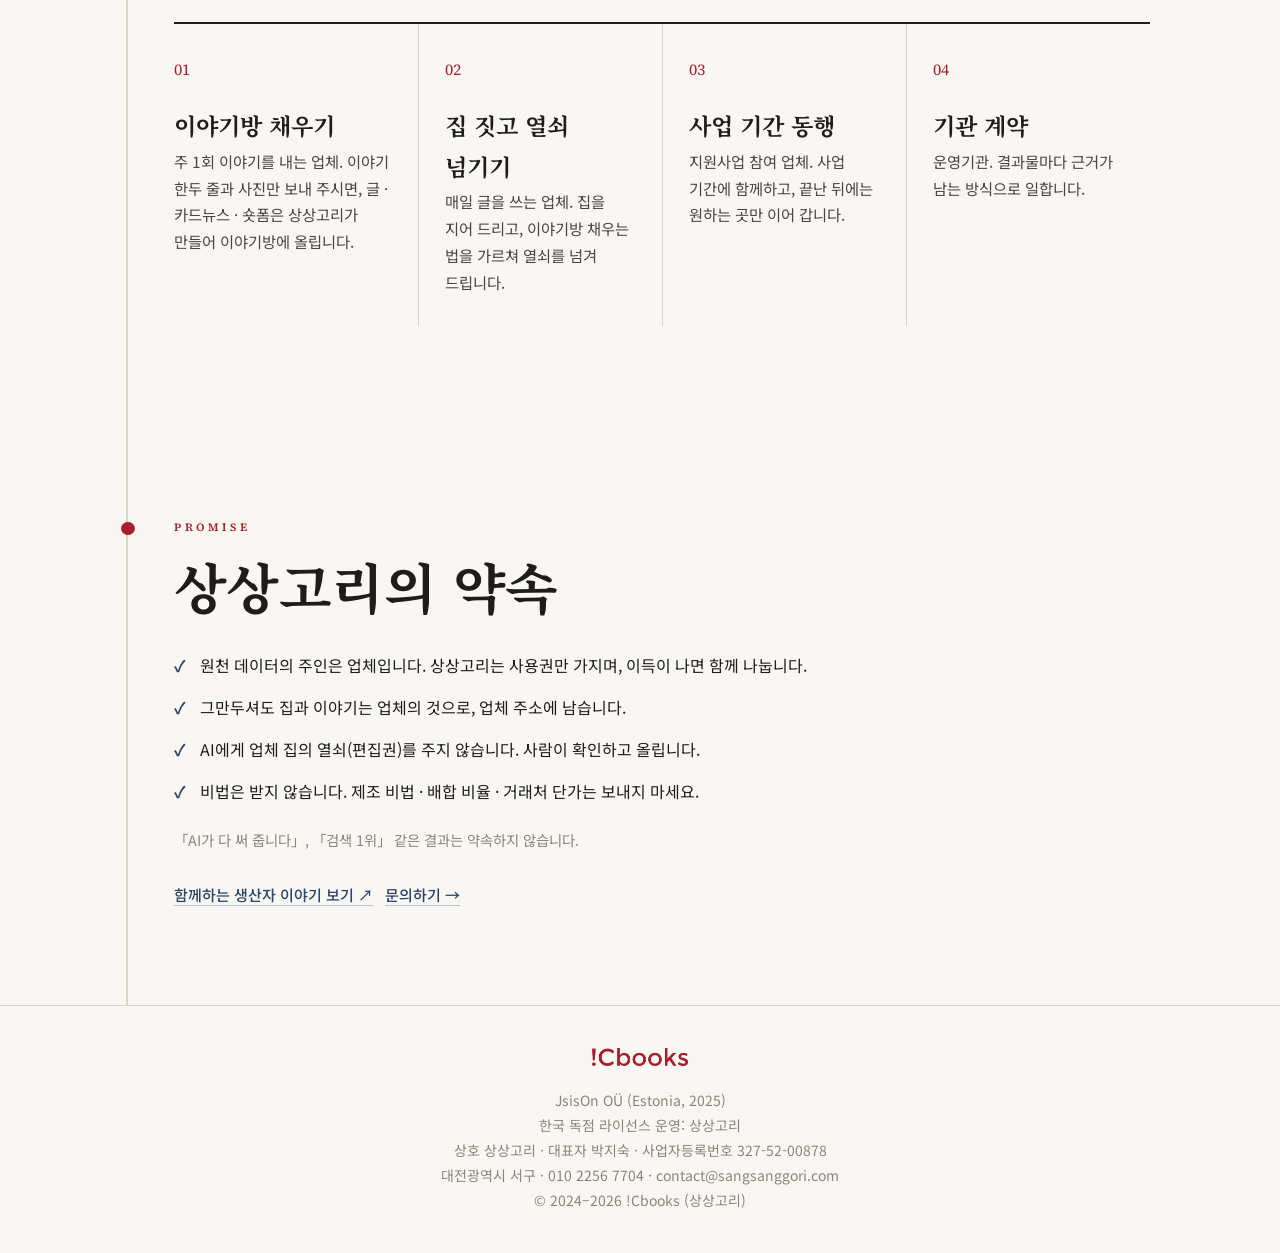
==== commit 710ffc48: "장부 문구를 덜 드러내게, 「나의 이름은」은 '1분에 담는' 뉘앙스로 Co-Authored-By: Claude Opus 5.5 <noreply@anthropic.com>" ====
--- a/producers.html
+++ b/producers.html
@@ -67,7 +67,7 @@
           <li><span class="no">01</span><h3>이야기방 채우기</h3><p>주 1회 이야기를 내는 업체. 이야기 한두 줄과 사진만 보내 주시면, 글 · 카드뉴스 · 숏폼은 상상고리가 만들어 이야기방에 올립니다.</p></li>
           <li><span class="no">02</span><h3>집 짓고 열쇠 넘기기</h3><p>매일 글을 쓰는 업체. 집을 지어 드리고, 이야기방 채우는 법을 가르쳐 열쇠를 넘겨 드립니다.</p></li>
           <li><span class="no">03</span><h3>사업 기간 동행</h3><p>지원사업 참여 업체. 사업 기간에 함께하고, 끝난 뒤에는 원하는 곳만 이어 갑니다.</p></li>
-          <li><span class="no">04</span><h3>기관 계약</h3><p>운영기관. 콘텐츠마다 출처와 동의가 기록되는 장부로 결과물을 남깁니다.</p></li>
+          <li><span class="no">04</span><h3>기관 계약</h3><p>운영기관. 결과물마다 근거가 남는 방식으로 일합니다.</p></li>
         </ol>
       </div>
     </section>
